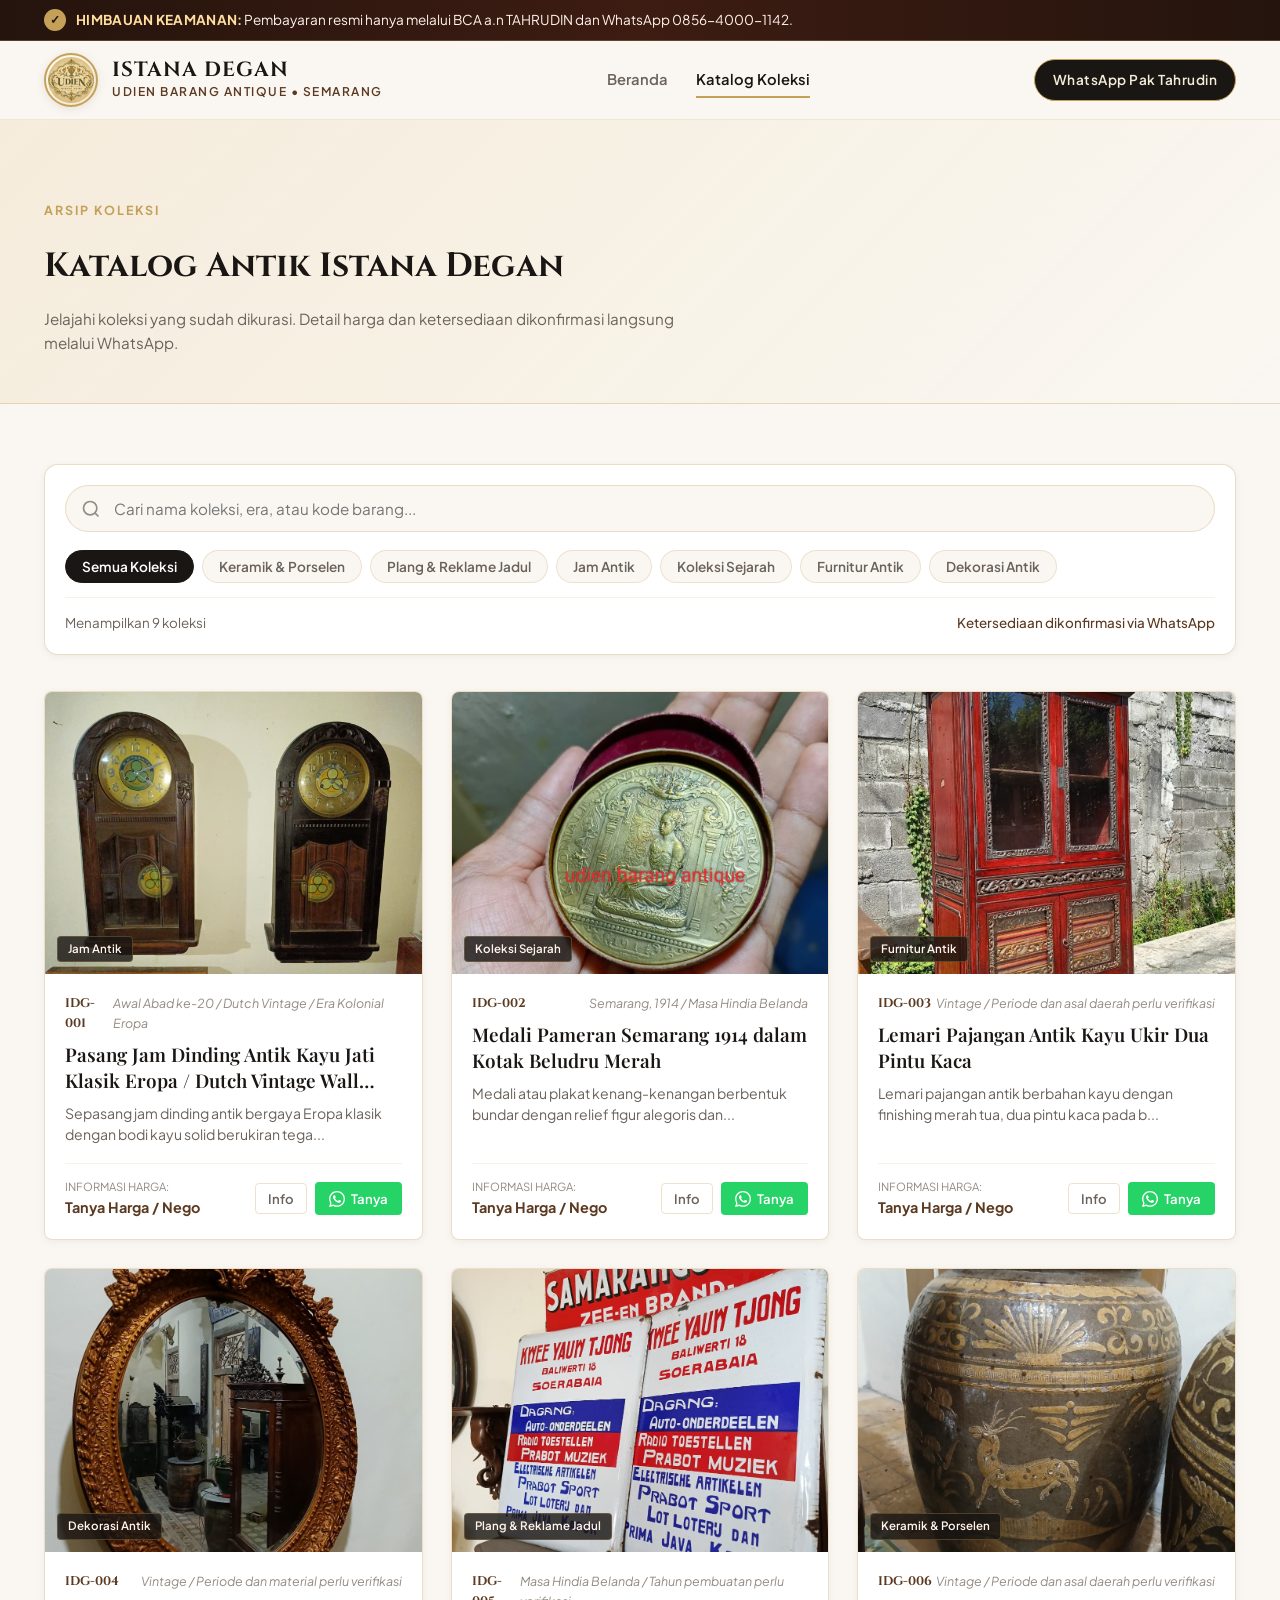
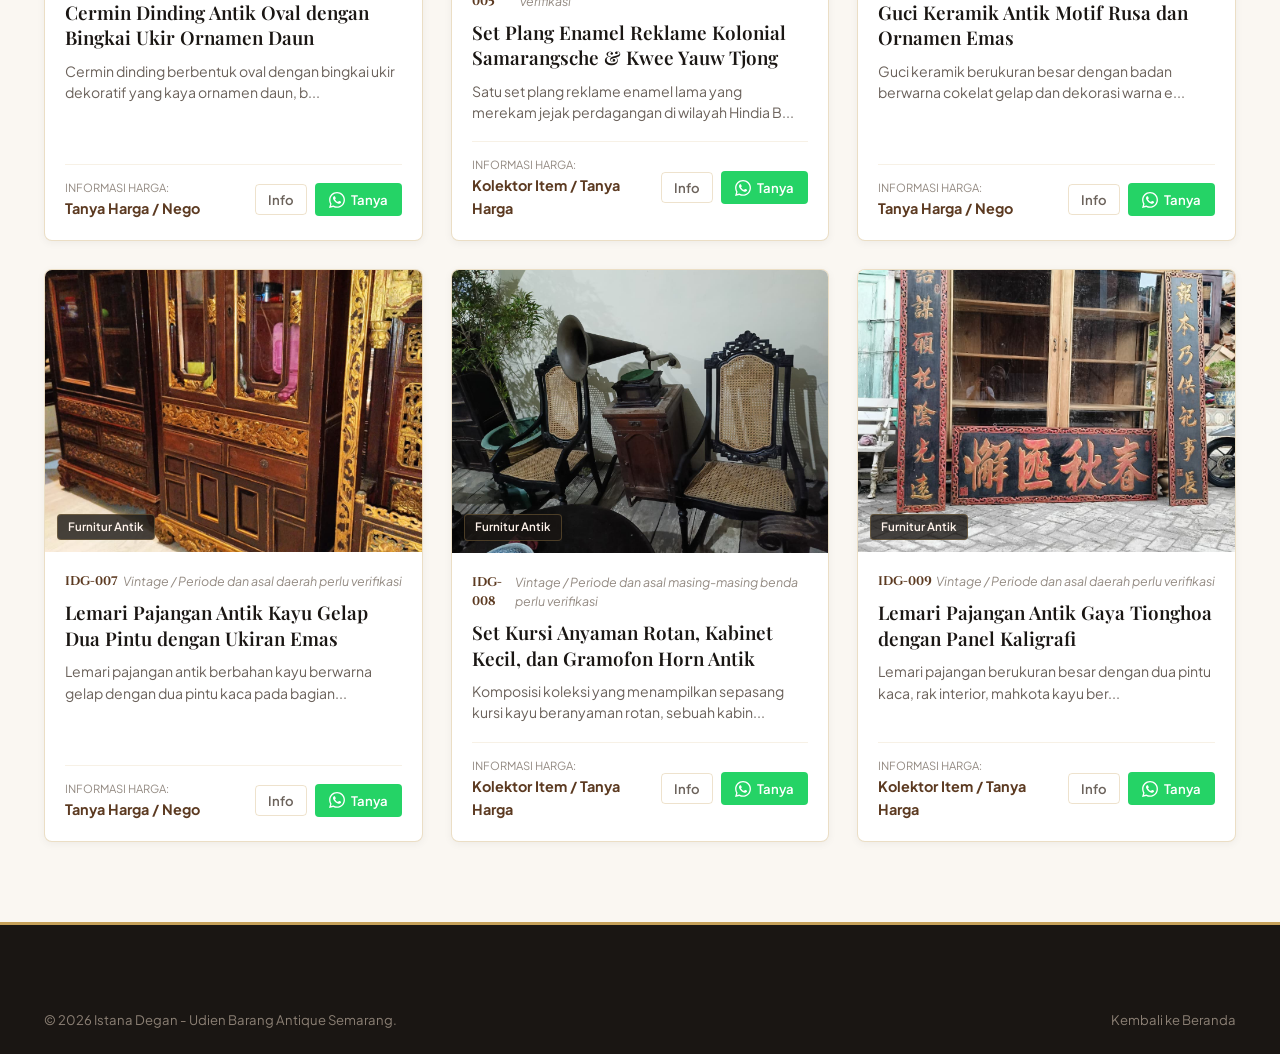
==== catalog.html @ 2166a47b "Add full catalog page and navigation" ====
<!DOCTYPE html>
<html lang="id">
<head>
  <meta charset="UTF-8" />
  <meta name="viewport" content="width=device-width, initial-scale=1.0" />
  <title>Katalog Koleksi | Istana Degan</title>
  <meta name="description" content="Katalog koleksi antik Istana Degan dan Udien Barang Antique Semarang." />
  <link rel="stylesheet" href="css/style.css" />
  <link rel="icon" href="logo.png" type="image/png" />
</head>
<body class="catalog-page">
  <aside class="top-security-bar" role="alert">
    <div class="container security-content">
      <div class="security-info">
        <span class="security-badge-icon" title="Verifikasi Keamanan">✓</span>
        <span class="security-text"><strong>HIMBAUAN KEAMANAN:</strong> Pembayaran resmi hanya melalui BCA a.n TAHRUDIN dan WhatsApp 0856-4000-1142.</span>
      </div>
    </div>
  </aside>

  <header class="site-header">
    <div class="container header-inner">
      <a href="index.html" class="brand-wrap">
        <img src="logo.png" alt="Logo Istana Degan" class="brand-logo" />
        <div class="brand-text">
          <h1>Istana Degan</h1>
          <span class="brand-subtitle">Udien Barang Antique • Semarang</span>
        </div>
      </a>
      <nav class="main-nav" id="mainNav">
        <a href="index.html" class="nav-link">Beranda</a>
        <a href="catalog.html" class="nav-link active">Katalog Koleksi</a>
      </nav>
      <div class="header-actions">
        <a href="https://wa.me/6285640001142?text=Halo%20Pak%20Tahrudin%2C%20saya%20ingin%20bertanya%20tentang%20koleksi%20Istana%20Degan." target="_blank" rel="noopener noreferrer" class="btn-header-wa">
          <span>WhatsApp Pak Tahrudin</span>
        </a>
        <button class="mobile-menu-btn" id="mobileNavToggle" aria-label="Buka Menu" aria-expanded="false">
          <svg width="24" height="24" viewBox="0 0 24 24" fill="none" stroke="currentColor" stroke-width="2" stroke-linecap="round" stroke-linejoin="round">
            <line x1="3" y1="12" x2="21" y2="12"></line>
            <line x1="3" y1="6" x2="21" y2="6"></line>
            <line x1="3" y1="18" x2="21" y2="18"></line>
          </svg>
        </button>
      </div>
    </div>
  </header>

  <main>
    <section class="catalog-intro">
      <div class="container">
        <span class="section-tag">Arsip Koleksi</span>
        <h2 class="section-title">Katalog Antik Istana Degan</h2>
        <p class="section-subtitle">Jelajahi koleksi yang sudah dikurasi. Detail harga dan ketersediaan dikonfirmasi langsung melalui WhatsApp.</p>
      </div>
    </section>

    <section class="gallery-section catalog-gallery" id="katalog">
      <div class="container">
        <div class="catalog-controls">
          <div class="search-wrap">
            <svg class="search-icon" width="20" height="20" viewBox="0 0 24 24" fill="none" stroke="currentColor" stroke-width="2">
              <circle cx="11" cy="11" r="8"></circle>
              <line x1="21" y1="21" x2="16.65" y2="16.65"></line>
            </svg>
            <input type="text" id="searchInput" class="search-input" placeholder="Cari nama koleksi, era, atau kode barang..." autocomplete="off" />
            <button type="button" id="clearSearchBtn" class="btn-clear-search hidden" title="Hapus pencarian">
              <svg width="18" height="18" viewBox="0 0 24 24" fill="none" stroke="currentColor" stroke-width="2">
                <line x1="18" y1="6" x2="6" y2="18"></line>
                <line x1="6" y1="6" x2="18" y2="18"></line>
              </svg>
            </button>
          </div>
          <div class="filter-tabs" role="tablist">
            <button class="filter-tab active" data-category="all">Semua Koleksi</button>
            <button class="filter-tab" data-category="seni-ukir">Seni & Ukiran</button>
            <button class="filter-tab" data-category="keramik">Keramik & Porselen</button>
            <button class="filter-tab" data-category="reklame-kuno">Plang & Reklame Jadul</button>
            <button class="filter-tab" data-category="besi-kuno">Besi Cor & Arsitektur</button>
            <button class="filter-tab" data-category="jam-kuno">Jam Antik</button>
            <button class="filter-tab" data-category="koleksi-sejarah">Koleksi Sejarah</button>
            <button class="filter-tab" data-category="furnitur-antik">Furnitur Antik</button>
            <button class="filter-tab" data-category="dekorasi-antik">Dekorasi Antik</button>
          </div>
          <div class="catalog-status-bar">
            <span id="resultCount">Menampilkan koleksi...</span>
            <span class="catalog-security-note">Ketersediaan dikonfirmasi via WhatsApp</span>
          </div>
        </div>
        <div class="gallery-grid" id="galleryGrid"></div>
        <div class="empty-state hidden" id="emptyState">
          <div class="empty-state-icon">
            <svg width="48" height="48" viewBox="0 0 24 24" fill="none" stroke="currentColor" stroke-width="1.5"><circle cx="11" cy="11" r="8"></circle><line x1="21" y1="21" x2="16.65" y2="16.65"></line><line x1="8" y1="11" x2="14" y2="11"></line></svg>
          </div>
          <h3>Koleksi Tidak Ditemukan</h3>
          <p>Silakan ubah kata kunci atau hubungi Pak Tahrudin untuk koleksi tertentu.</p>
        </div>
      </div>
    </section>
  </main>

  <div class="modal-wrapper" id="itemModal" role="dialog" aria-modal="true" aria-labelledby="modalTitle">
    <div class="modal-backdrop" id="modalBackdrop"></div>
    <div class="modal-dialog">
      <button class="modal-close-btn" id="modalCloseBtn" aria-label="Tutup Detail">×</button>
      <div class="modal-layout">
        <div class="modal-visual"><img id="modalImg" src="" alt="Foto Barang Antik" /></div>
        <div class="modal-details">
          <div class="modal-item-id" id="modalCode">IDG-001</div>
          <h3 class="modal-title" id="modalTitle">Nama Barang Antik</h3>
          <table class="modal-specs-table"><tbody>
            <tr><td class="label">Era / Asal:</td><td class="val" id="modalEra">-</td></tr>
            <tr><td class="label">Dimensi / Ukuran:</td><td class="val" id="modalDimension">-</td></tr>
            <tr><td class="label">Kondisi Fisik:</td><td class="val" id="modalCondition">-</td></tr>
          </tbody></table>
          <div class="modal-desc-heading">Deskripsi Koleksi</div>
          <p class="modal-desc-text" id="modalDesc">-</p>
          <div class="modal-desc-heading">Keunggulan & Otentisitas</div>
          <ul class="modal-highlights" id="modalHighlights"></ul>
          <div class="modal-cta-box">
            <div class="price-row"><span class="txt-label">Informasi Harga:</span><span class="txt-price" id="modalPrice">Tanya Pemilik</span></div>
            <a href="#" id="modalWaBtn" target="_blank" rel="noopener noreferrer" class="btn-modal-wa"><span>Tanya Detail via WhatsApp</span></a>
          </div>
        </div>
      </div>
    </div>
  </div>

  <footer class="site-footer">
    <div class="container footer-bottom"><div>&copy; 2026 Istana Degan - Udien Barang Antique Semarang.</div><a href="index.html">Kembali ke Beranda</a></div>
  </footer>

  <script src="js/data.js"></script>
  <script src="js/app.js"></script>
</body>
</html>
---- css/style.css ----
/* ==========================================================================
   Istana Degan / Udien Barang Antique - Semarang
   Styles: Vintage Heritage Luxury & Classic Gallery
   ========================================================================== */

@import url('https://fonts.googleapis.com/css2?family=Cinzel:wght@500;600;700;800&family=Plus+Jakarta+Sans:wght@300;400;500;600;700&family=Playfair+Display:ital,wght@0,500;0,600;0,700;1,400&display=swap');

:root {
  /* Color Palette */
  --color-primary: #1A1613;
  --color-primary-light: #2A241F;
  --color-wood: #3D2B1F;
  --color-wood-accent: #5C3A21;
  --color-gold: #C5A059;
  --color-gold-hover: #D8B167;
  --color-gold-subtle: #F4EBD9;
  --color-gold-border: rgba(197, 160, 89, 0.35);
  
  --color-bg: #FAF7F2;
  --color-bg-alt: #F3ECE1;
  --color-surface: #FFFFFF;
  --color-surface-hover: #FCFBF9;
  
  --color-text: #24201D;
  --color-text-muted: #6B625B;
  --color-text-light: #948B83;
  
  --color-success: #1E6E3E;
  --color-success-bg: #EFF9F2;
  --color-alert: #A6281B;
  --color-alert-bg: #FDF3F1;
  
  --color-wa: #25D366;
  --color-wa-hover: #20BA5A;

  /* Typography */
  --font-display: 'Cinzel', serif;
  --font-serif: 'Playfair Display', serif;
  --font-body: 'Plus Jakarta Sans', sans-serif;

  /* Shadows & Elevation */
  --shadow-sm: 0 2px 8px rgba(26, 22, 19, 0.05);
  --shadow-md: 0 6px 20px rgba(26, 22, 19, 0.08);
  --shadow-lg: 0 14px 36px rgba(26, 22, 19, 0.12);
  --shadow-gold: 0 4px 20px rgba(197, 160, 89, 0.25);

  /* Borders & Radius */
  --radius-sm: 4px;
  --radius-md: 8px;
  --radius-lg: 14px;
  --radius-full: 9999px;

  --transition-fast: 0.2s cubic-bezier(0.4, 0, 0.2, 1);
  --transition-normal: 0.3s cubic-bezier(0.4, 0, 0.2, 1);
}

/* Reset & Base Setup */
*, *::before, *::after {
  box-sizing: border-box;
  margin: 0;
  padding: 0;
}

html {
  scroll-behavior: smooth;
  font-size: 16px;
}

body {
  font-family: var(--font-body);
  background-color: var(--color-bg);
  color: var(--color-text);
  line-height: 1.6;
  -webkit-font-smoothing: antialiased;
  overflow-x: hidden;
}

a {
  color: inherit;
  text-decoration: none;
  transition: color var(--transition-fast);
}

img {
  max-width: 100%;
  height: auto;
  display: block;
}

button {
  font-family: inherit;
  cursor: pointer;
  border: none;
  background: none;
}

.container {
  width: 100%;
  max-width: 1240px;
  margin: 0 auto;
  padding: 0 24px;
}

.hidden {
  display: none !important;
}

.catalog-intro {
  padding: 76px 0 48px;
  background:
    linear-gradient(135deg, rgba(244, 235, 217, 0.92), rgba(250, 247, 242, 0.98)),
    repeating-linear-gradient(0deg, transparent 0, transparent 23px, rgba(92, 58, 33, 0.04) 24px);
  border-bottom: 1px solid var(--color-gold-border);
}

.catalog-intro .section-title {
  max-width: 720px;
  margin-top: 10px;
}

.catalog-intro .section-subtitle {
  max-width: 680px;
  margin-top: 14px;
}

.catalog-gallery {
  padding-top: 46px;
}

/* ==========================================================================
   Anti-Scam Top Security Notification Banner
   ========================================================================== */
.top-security-bar {
  background: linear-gradient(90deg, #24140D 0%, #3D1C12 50%, #24140D 100%);
  color: #FFF3EB;
  font-size: 0.85rem;
  border-bottom: 1px solid rgba(197, 160, 89, 0.3);
  padding: 9px 0;
  position: relative;
  z-index: 1001;
}

.security-content {
  display: flex;
  align-items: center;
  justify-content: space-between;
  flex-wrap: wrap;
  gap: 12px;
}

.security-info {
  display: flex;
  align-items: center;
  gap: 10px;
}

.security-badge-icon {
  background: var(--color-gold);
  color: #1A1613;
  width: 22px;
  height: 22px;
  border-radius: var(--radius-full);
  display: flex;
  align-items: center;
  justify-content: center;
  font-weight: 700;
  font-size: 0.75rem;
  flex-shrink: 0;
}

.security-text {
  font-weight: 400;
  line-height: 1.4;
}

.security-text strong {
  color: #FFDE9E;
  letter-spacing: 0.3px;
}

.security-actions {
  display: flex;
  align-items: center;
  gap: 10px;
}

.btn-copy-rek {
  display: inline-flex;
  align-items: center;
  gap: 6px;
  background: rgba(255, 255, 255, 0.12);
  border: 1px solid rgba(197, 160, 89, 0.5);
  color: #FFF;
  font-size: 0.78rem;
  font-weight: 600;
  padding: 4px 12px;
  border-radius: var(--radius-full);
  transition: all var(--transition-fast);
}

.btn-copy-rek:hover {
  background: var(--color-gold);
  color: #1A1613;
  border-color: var(--color-gold);
}

/* ==========================================================================
   Header & Navigation
   ========================================================================== */
.site-header {
  position: sticky;
  top: 0;
  background-color: rgba(250, 247, 242, 0.96);
  backdrop-filter: blur(12px);
  border-bottom: 1px solid rgba(197, 160, 89, 0.2);
  z-index: 1000;
  transition: box-shadow var(--transition-normal);
}

.site-header.scrolled {
  box-shadow: var(--shadow-md);
}

.header-inner {
  display: flex;
  align-items: center;
  justify-content: space-between;
  height: 78px;
}

.brand-wrap {
  display: flex;
  align-items: center;
  gap: 14px;
}

.brand-emblem {
  width: 46px;
  height: 46px;
  border-radius: 50%;
  background: radial-gradient(circle, #3D2B1F 0%, #1A1613 100%);
  border: 2px solid var(--color-gold);
  display: flex;
  align-items: center;
  justify-content: center;
  color: var(--color-gold);
  box-shadow: var(--shadow-sm);
  flex-shrink: 0;
}

.brand-logo {
  width: 54px;
  height: 54px;
  object-fit: cover;
  object-position: center;
  border-radius: 50%;
  background: linear-gradient(135deg, #fffdf8 0%, #efe3c9 100%);
  border: 2px solid var(--color-gold);
  box-shadow: 0 2px 10px rgba(92, 58, 33, 0.12);
  flex-shrink: 0;
  display: block;
  padding: 2px;
}

.brand-text h1 {
  font-family: var(--font-display);
  font-size: 1.28rem;
  font-weight: 700;
  letter-spacing: 1px;
  color: var(--color-primary);
  line-height: 1.1;
  text-transform: uppercase;
}

.brand-subtitle {
  font-size: 0.75rem;
  font-weight: 600;
  color: var(--color-wood-accent);
  letter-spacing: 1.5px;
  text-transform: uppercase;
  display: block;
}

.main-nav {
  display: flex;
  align-items: center;
  gap: 28px;
}

.nav-link {
  font-size: 0.92rem;
  font-weight: 600;
  color: var(--color-text-muted);
  position: relative;
  padding: 6px 0;
  transition: color var(--transition-fast);
}

.nav-link:hover, .nav-link.active {
  color: var(--color-primary);
}

.nav-link::after {
  content: '';
  position: absolute;
  bottom: 0;
  left: 0;
  width: 0;
  height: 2px;
  background-color: var(--color-gold);
  transition: width var(--transition-fast);
}

.nav-link:hover::after, .nav-link.active::after {
  width: 100%;
}

.header-actions {
  display: flex;
  align-items: center;
  gap: 14px;
}

.btn-header-wa {
  display: inline-flex;
  align-items: center;
  gap: 8px;
  background-color: var(--color-primary);
  color: var(--color-gold-subtle);
  border: 1px solid var(--color-gold);
  padding: 9px 18px;
  border-radius: var(--radius-full);
  font-size: 0.85rem;
  font-weight: 600;
  letter-spacing: 0.5px;
  transition: all var(--transition-fast);
}

.btn-header-wa:hover {
  background-color: var(--color-gold);
  color: var(--color-primary);
  border-color: var(--color-gold);
  box-shadow: var(--shadow-gold);
}

.mobile-menu-btn {
  display: none;
  background: none;
  border: none;
  padding: 8px;
  color: var(--color-primary);
}

/* ==========================================================================
   Hero Section
   ========================================================================== */
.hero-section {
  position: relative;
  padding: 70px 0 60px;
  background: linear-gradient(180deg, var(--color-bg) 0%, var(--color-bg-alt) 100%);
  border-bottom: 1px solid rgba(197, 160, 89, 0.25);
  overflow: hidden;
}

.hero-ornament-top {
  display: flex;
  align-items: center;
  justify-content: center;
  gap: 16px;
  margin-bottom: 20px;
}

.ornament-line {
  height: 1px;
  width: 80px;
  background: linear-gradient(90deg, transparent, var(--color-gold), transparent);
}

.hero-verified-tag {
  display: inline-flex;
  align-items: center;
  gap: 6px;
  font-size: 0.8rem;
  font-weight: 700;
  letter-spacing: 1.5px;
  text-transform: uppercase;
  color: var(--color-wood-accent);
}

.hero-verified-tag svg {
  color: var(--color-gold);
}

.hero-content {
  text-align: center;
  max-width: 860px;
  margin: 0 auto;
}

.hero-title {
  font-family: var(--font-display);
  font-size: 2.8rem;
  font-weight: 700;
  line-height: 1.22;
  color: var(--color-primary);
  margin-bottom: 18px;
}

.hero-title .highlight-gold {
  color: var(--color-gold);
  font-family: var(--font-serif);
  font-style: italic;
  font-weight: 600;
}

.hero-lead {
  font-size: 1.1rem;
  color: var(--color-text-muted);
  line-height: 1.7;
  margin-bottom: 34px;
}

.hero-cta-group {
  display: flex;
  align-items: center;
  justify-content: center;
  flex-wrap: wrap;
  gap: 16px;
  margin-bottom: 48px;
}

.btn-primary {
  display: inline-flex;
  align-items: center;
  gap: 10px;
  background: linear-gradient(135deg, var(--color-primary) 0%, var(--color-wood) 100%);
  color: #FFF;
  border: 1px solid var(--color-gold);
  padding: 13px 28px;
  border-radius: var(--radius-full);
  font-size: 0.95rem;
  font-weight: 600;
  letter-spacing: 0.5px;
  box-shadow: var(--shadow-md);
  transition: all var(--transition-fast);
}

.btn-primary:hover {
  background: var(--color-gold);
  color: var(--color-primary);
  border-color: var(--color-gold);
  box-shadow: var(--shadow-gold);
  transform: translateY(-2px);
}

.btn-secondary {
  display: inline-flex;
  align-items: center;
  gap: 8px;
  background: #FFF;
  color: var(--color-primary);
  border: 1px solid rgba(197, 160, 89, 0.4);
  padding: 13px 26px;
  border-radius: var(--radius-full);
  font-size: 0.95rem;
  font-weight: 600;
  transition: all var(--transition-fast);
}

.btn-secondary:hover {
  border-color: var(--color-primary);
  background: var(--color-gold-subtle);
  transform: translateY(-2px);
}

/* Trust Stats Counters */
.hero-stats {
  display: grid;
  grid-template-columns: repeat(4, 1fr);
  gap: 20px;
  padding-top: 32px;
  border-top: 1px solid rgba(197, 160, 89, 0.2);
}

.stat-item {
  text-align: center;
}

.stat-number {
  font-family: var(--font-display);
  font-size: 1.8rem;
  font-weight: 700;
  color: var(--color-primary);
  line-height: 1.1;
  margin-bottom: 4px;
}

.stat-label {
  font-size: 0.8rem;
  color: var(--color-text-muted);
  font-weight: 500;
  text-transform: uppercase;
  letter-spacing: 0.8px;
}

/* ==========================================================================
   Gallery & Catalog Section
   ========================================================================== */
.gallery-section {
  padding: 60px 0 80px;
}

.section-head {
  text-align: center;
  max-width: 680px;
  margin: 0 auto 36px;
}

.section-tag {
  display: inline-block;
  font-size: 0.78rem;
  font-weight: 700;
  letter-spacing: 2px;
  text-transform: uppercase;
  color: var(--color-gold);
  margin-bottom: 8px;
}

.section-title {
  font-family: var(--font-display);
  font-size: 2.1rem;
  font-weight: 700;
  color: var(--color-primary);
  margin-bottom: 12px;
}

.section-subtitle {
  color: var(--color-text-muted);
  font-size: 0.95rem;
}

/* Filter & Search Bar Controls */
.catalog-controls {
  background: #FFF;
  border: 1px solid var(--color-gold-border);
  border-radius: var(--radius-lg);
  padding: 20px;
  margin-bottom: 36px;
  box-shadow: var(--shadow-sm);
}

.search-wrap {
  position: relative;
  margin-bottom: 18px;
}

.search-icon {
  position: absolute;
  left: 16px;
  top: 50%;
  transform: translateY(-50%);
  color: var(--color-text-light);
  pointer-events: none;
}

.search-input {
  width: 100%;
  background-color: var(--color-bg);
  border: 1px solid rgba(197, 160, 89, 0.3);
  padding: 13px 44px 13px 48px;
  border-radius: var(--radius-full);
  font-family: var(--font-body);
  font-size: 0.95rem;
  color: var(--color-text);
  outline: none;
  transition: all var(--transition-fast);
}

.search-input:focus {
  border-color: var(--color-gold);
  background-color: #FFF;
  box-shadow: 0 0 0 3px rgba(197, 160, 89, 0.15);
}

.btn-clear-search {
  position: absolute;
  right: 14px;
  top: 50%;
  transform: translateY(-50%);
  color: var(--color-text-light);
  padding: 6px;
  border-radius: 50%;
  display: flex;
  align-items: center;
  justify-content: center;
}

.btn-clear-search:hover {
  color: var(--color-primary);
  background: var(--color-bg-alt);
}

/* Category Filter Tabs */
.filter-tabs {
  display: flex;
  align-items: center;
  gap: 8px;
  flex-wrap: wrap;
}

.filter-tab {
  padding: 7px 16px;
  border-radius: var(--radius-full);
  border: 1px solid rgba(197, 160, 89, 0.25);
  background: var(--color-bg);
  color: var(--color-text-muted);
  font-size: 0.85rem;
  font-weight: 600;
  transition: all var(--transition-fast);
}

.filter-tab:hover {
  color: var(--color-primary);
  border-color: var(--color-gold);
  background: #FFF;
}

.filter-tab.active {
  background: var(--color-primary);
  color: #FFF;
  border-color: var(--color-primary);
}

.catalog-status-bar {
  display: flex;
  align-items: center;
  justify-content: space-between;
  margin-top: 14px;
  padding-top: 14px;
  border-top: 1px solid rgba(197, 160, 89, 0.15);
  font-size: 0.84rem;
  color: var(--color-text-muted);
}

.catalog-security-note {
  display: flex;
  align-items: center;
  gap: 6px;
  color: var(--color-wood-accent);
  font-weight: 500;
}

/* Antique Cards Grid */
.gallery-grid {
  display: grid;
  grid-template-columns: repeat(3, 1fr);
  gap: 28px;
}

.antique-card {
  background: var(--color-surface);
  border-radius: var(--radius-md);
  border: 1px solid var(--color-gold-border);
  overflow: hidden;
  box-shadow: var(--shadow-sm);
  display: flex;
  flex-direction: column;
  transition: all var(--transition-normal);
}

.antique-card:hover {
  transform: translateY(-5px);
  box-shadow: var(--shadow-lg);
  border-color: var(--color-gold);
}

.card-media {
  position: relative;
  width: 100%;
  aspect-ratio: 4 / 3;
  background-color: #1A1613;
  overflow: hidden;
}

.card-media img {
  width: 100%;
  height: 100%;
  object-fit: cover;
  transition: transform 0.5s ease;
}

.antique-card:hover .card-media img {
  transform: scale(1.06);
}

.card-overlay {
  position: absolute;
  inset: 0;
  background: rgba(26, 22, 19, 0.45);
  opacity: 0;
  display: flex;
  align-items: center;
  justify-content: center;
  transition: opacity var(--transition-fast);
}

.antique-card:hover .card-overlay {
  opacity: 1;
}

.btn-inspect {
  display: inline-flex;
  align-items: center;
  gap: 8px;
  background: #FFF;
  color: var(--color-primary);
  font-size: 0.85rem;
  font-weight: 600;
  padding: 9px 18px;
  border-radius: var(--radius-full);
  box-shadow: var(--shadow-md);
  transform: translateY(10px);
  transition: all var(--transition-fast);
}

.antique-card:hover .btn-inspect {
  transform: translateY(0);
}

.btn-inspect:hover {
  background: var(--color-gold);
  color: #1A1613;
}

.card-badge {
  position: absolute;
  top: 12px;
  right: 12px;
  display: inline-flex;
  align-items: center;
  gap: 6px;
  font-size: 0.72rem;
  font-weight: 700;
  text-transform: uppercase;
  padding: 4px 10px;
  border-radius: var(--radius-full);
  backdrop-filter: blur(6px);
  letter-spacing: 0.5px;
}

.badge-available {
  background: rgba(30, 110, 62, 0.9);
  color: #FFF;
}

.badge-curated {
  background: rgba(197, 160, 89, 0.92);
  color: #1A1613;
}

.badge-dot {
  width: 6px;
  height: 6px;
  border-radius: 50%;
  background: currentColor;
}

.card-category-pill {
  position: absolute;
  bottom: 12px;
  left: 12px;
  background: rgba(26, 22, 19, 0.8);
  color: #FFF3EB;
  font-size: 0.72rem;
  font-weight: 600;
  padding: 3px 10px;
  border-radius: var(--radius-sm);
  border: 1px solid rgba(197, 160, 89, 0.3);
}

.card-body {
  padding: 20px;
  display: flex;
  flex-direction: column;
  flex-grow: 1;
}

.card-meta {
  display: flex;
  align-items: center;
  justify-content: space-between;
  margin-bottom: 8px;
  font-size: 0.78rem;
  color: var(--color-text-light);
}

.card-id {
  font-family: var(--font-display);
  font-weight: 700;
  color: var(--color-wood-accent);
}

.card-era {
  font-style: italic;
}

.card-title {
  font-family: var(--font-serif);
  font-size: 1.18rem;
  font-weight: 600;
  line-height: 1.35;
  color: var(--color-primary);
  margin-bottom: 10px;
  cursor: pointer;
  transition: color var(--transition-fast);
  display: -webkit-box;
  -webkit-line-clamp: 2;
  -webkit-box-orient: vertical;
  overflow: hidden;
}

.card-title:hover {
  color: var(--color-gold);
}

.card-desc {
  font-size: 0.88rem;
  color: var(--color-text-muted);
  line-height: 1.5;
  margin-bottom: 18px;
  flex-grow: 1;
}

.card-footer {
  display: flex;
  align-items: center;
  justify-content: space-between;
  padding-top: 14px;
  border-top: 1px solid rgba(197, 160, 89, 0.15);
  margin-top: auto;
}

.card-price-wrap {
  display: flex;
  flex-direction: column;
}

.price-label {
  font-size: 0.7rem;
  color: var(--color-text-light);
  text-transform: uppercase;
}

.price-value {
  font-size: 0.9rem;
  font-weight: 700;
  color: var(--color-wood-accent);
}

.card-actions {
  display: flex;
  align-items: center;
  gap: 8px;
}

.btn-card-detail {
  font-size: 0.82rem;
  font-weight: 600;
  color: var(--color-text-muted);
  padding: 6px 12px;
  border-radius: var(--radius-sm);
  border: 1px solid rgba(197, 160, 89, 0.3);
  transition: all var(--transition-fast);
}

.btn-card-detail:hover {
  color: var(--color-primary);
  border-color: var(--color-primary);
  background: var(--color-bg-alt);
}

.btn-card-wa {
  display: inline-flex;
  align-items: center;
  gap: 6px;
  background: var(--color-wa);
  color: #FFF;
  font-size: 0.82rem;
  font-weight: 600;
  padding: 6px 14px;
  border-radius: var(--radius-sm);
  transition: all var(--transition-fast);
}

.btn-card-wa:hover {
  background: var(--color-wa-hover);
  box-shadow: 0 4px 12px rgba(37, 211, 102, 0.3);
}

/* Empty State */
.empty-state {
  text-align: center;
  padding: 60px 20px;
  background: #FFF;
  border-radius: var(--radius-md);
  border: 1px dashed var(--color-gold);
}

.empty-state-icon {
  color: var(--color-gold);
  margin-bottom: 14px;
}

.empty-state h3 {
  font-family: var(--font-display);
  font-size: 1.3rem;
  margin-bottom: 8px;
}

.empty-state p {
  color: var(--color-text-muted);
  font-size: 0.95rem;
}

/* ==========================================================================
   Interactive Item Modal
   ========================================================================== */
.modal-wrapper {
  position: fixed;
  inset: 0;
  z-index: 2000;
  display: flex;
  align-items: center;
  justify-content: center;
  padding: 20px;
  opacity: 0;
  visibility: hidden;
  transition: all var(--transition-normal);
}

.modal-wrapper.active {
  opacity: 1;
  visibility: visible;
}

.modal-backdrop {
  position: absolute;
  inset: 0;
  background: rgba(26, 22, 19, 0.75);
  backdrop-filter: blur(4px);
}

.modal-dialog {
  position: relative;
  background: #FFF;
  width: 100%;
  max-width: 900px;
  max-height: 90vh;
  border-radius: var(--radius-lg);
  border: 1px solid var(--color-gold);
  box-shadow: var(--shadow-lg);
  overflow-y: auto;
  z-index: 10;
  transform: translateY(20px);
  transition: transform var(--transition-normal);
}

.modal-wrapper.active .modal-dialog {
  transform: translateY(0);
}

.modal-close-btn {
  position: absolute;
  top: 16px;
  right: 16px;
  width: 36px;
  height: 36px;
  border-radius: 50%;
  background: rgba(26, 22, 19, 0.08);
  color: var(--color-primary);
  display: flex;
  align-items: center;
  justify-content: center;
  z-index: 2;
  transition: all var(--transition-fast);
}

.modal-close-btn:hover {
  background: var(--color-primary);
  color: #FFF;
}

.modal-layout {
  display: grid;
  grid-template-columns: 1fr 1fr;
}

.modal-visual {
  background-color: #1A1613;
  position: relative;
  display: flex;
  align-items: center;
  justify-content: center;
}

.modal-visual img {
  width: 100%;
  height: 100%;
  min-height: 400px;
  object-fit: cover;
}

.modal-badge {
  position: absolute;
  top: 16px;
  left: 16px;
  font-size: 0.75rem;
  font-weight: 700;
  text-transform: uppercase;
  padding: 4px 12px;
  border-radius: var(--radius-full);
}

.modal-details {
  padding: 36px 30px;
  display: flex;
  flex-direction: column;
}

.modal-item-id {
  font-family: var(--font-display);
  font-size: 0.85rem;
  font-weight: 700;
  color: var(--color-gold);
  letter-spacing: 1px;
  margin-bottom: 6px;
}

.modal-title {
  font-family: var(--font-serif);
  font-size: 1.6rem;
  font-weight: 700;
  line-height: 1.3;
  color: var(--color-primary);
  margin-bottom: 16px;
}

.modal-specs-table {
  width: 100%;
  border-collapse: collapse;
  margin-bottom: 20px;
  font-size: 0.88rem;
}

.modal-specs-table td {
  padding: 8px 0;
  border-bottom: 1px solid rgba(197, 160, 89, 0.15);
}

.modal-specs-table td.label {
  color: var(--color-text-light);
  width: 38%;
  font-weight: 500;
}

.modal-specs-table td.val {
  color: var(--color-primary);
  font-weight: 600;
}

.modal-desc-heading {
  font-size: 0.8rem;
  font-weight: 700;
  text-transform: uppercase;
  letter-spacing: 1px;
  color: var(--color-wood-accent);
  margin-bottom: 6px;
}

.modal-desc-text {
  font-size: 0.9rem;
  color: var(--color-text-muted);
  line-height: 1.6;
  margin-bottom: 18px;
}

.modal-highlights {
  list-style: none;
  margin-bottom: 26px;
}

.modal-highlights li {
  display: flex;
  align-items: flex-start;
  gap: 8px;
  font-size: 0.85rem;
  color: var(--color-text);
  margin-bottom: 6px;
}

.modal-highlights li svg {
  color: var(--color-success);
  flex-shrink: 0;
  margin-top: 3px;
}

.modal-cta-box {
  margin-top: auto;
  background: var(--color-bg);
  padding: 16px;
  border-radius: var(--radius-md);
  border: 1px solid rgba(197, 160, 89, 0.3);
}

.modal-cta-box .price-row {
  display: flex;
  align-items: center;
  justify-content: space-between;
  margin-bottom: 12px;
}

.modal-cta-box .price-row .txt-label {
  font-size: 0.8rem;
  color: var(--color-text-muted);
}

.modal-cta-box .price-row .txt-price {
  font-family: var(--font-serif);
  font-size: 1.15rem;
  font-weight: 700;
  color: var(--color-primary);
}

.btn-modal-wa {
  display: flex;
  align-items: center;
  justify-content: center;
  gap: 10px;
  width: 100%;
  background-color: var(--color-wa);
  color: #FFF;
  padding: 12px;
  border-radius: var(--radius-md);
  font-size: 0.95rem;
  font-weight: 700;
  transition: all var(--transition-fast);
}

.btn-modal-wa:hover {
  background-color: var(--color-wa-hover);
  box-shadow: 0 4px 16px rgba(37, 211, 102, 0.35);
}

/* ==========================================================================
   About & Trust Story Section
   ========================================================================== */
.about-section {
  padding: 80px 0;
  background-color: var(--color-bg-alt);
  border-top: 1px solid rgba(197, 160, 89, 0.2);
  border-bottom: 1px solid rgba(197, 160, 89, 0.2);
}

.about-grid {
  display: grid;
  grid-template-columns: 1.1fr 0.9fr;
  gap: 50px;
  align-items: center;
}

.about-story h2 {
  font-family: var(--font-display);
  font-size: 2.2rem;
  color: var(--color-primary);
  margin-bottom: 18px;
  line-height: 1.25;
}

.about-story p {
  font-size: 0.98rem;
  color: var(--color-text-muted);
  line-height: 1.7;
  margin-bottom: 18px;
}

.owner-quote {
  border-left: 3px solid var(--color-gold);
  padding: 14px 20px;
  background: rgba(197, 160, 89, 0.08);
  font-family: var(--font-serif);
  font-style: italic;
  font-size: 1.05rem;
  color: var(--color-wood-accent);
  margin-bottom: 24px;
}

.about-features {
  display: grid;
  grid-template-columns: 1fr 1fr;
  gap: 16px;
}

.feature-box {
  background: #FFF;
  padding: 18px;
  border-radius: var(--radius-md);
  border: 1px solid rgba(197, 160, 89, 0.3);
}

.feature-icon {
  color: var(--color-gold);
  margin-bottom: 10px;
}

.feature-box h4 {
  font-family: var(--font-serif);
  font-size: 1.05rem;
  color: var(--color-primary);
  margin-bottom: 6px;
}

.feature-box p {
  font-size: 0.84rem;
  color: var(--color-text-muted);
  line-height: 1.5;
  margin-bottom: 0;
}

/* Trust Card / Verified BCA Badge */
.trust-card {
  background: linear-gradient(135deg, #24140D 0%, #1A1613 100%);
  color: #FFF;
  border-radius: var(--radius-lg);
  border: 2px solid var(--color-gold);
  padding: 36px;
  box-shadow: var(--shadow-lg);
  position: relative;
  overflow: hidden;
}

.trust-card::before {
  content: '';
  position: absolute;
  top: -40px;
  right: -40px;
  width: 140px;
  height: 140px;
  border-radius: 50%;
  background: radial-gradient(circle, rgba(197, 160, 89, 0.25) 0%, transparent 70%);
}

.trust-card-header {
  display: flex;
  align-items: center;
  gap: 12px;
  margin-bottom: 20px;
}

.trust-shield-icon {
  color: var(--color-gold);
}

.trust-card-header h3 {
  font-family: var(--font-display);
  font-size: 1.35rem;
  letter-spacing: 0.5px;
  color: #FFDE9E;
}

.trust-card p {
  font-size: 0.92rem;
  color: #E2D9D2;
  line-height: 1.6;
  margin-bottom: 24px;
}

.verified-bank-box {
  background: rgba(255, 255, 255, 0.08);
  border: 1px solid rgba(197, 160, 89, 0.4);
  border-radius: var(--radius-md);
  padding: 18px;
  margin-bottom: 22px;
}

.bank-row {
  display: flex;
  align-items: center;
  justify-content: space-between;
  margin-bottom: 8px;
}

.bank-name {
  font-size: 0.85rem;
  color: #FFDE9E;
  font-weight: 600;
  text-transform: uppercase;
}

.bank-owner {
  font-family: var(--font-display);
  font-size: 1.25rem;
  font-weight: 700;
  color: #FFF;
  letter-spacing: 1px;
}

.btn-copy-bank-card {
  display: flex;
  align-items: center;
  justify-content: center;
  gap: 8px;
  width: 100%;
  background: var(--color-gold);
  color: #1A1613;
  padding: 10px;
  border-radius: var(--radius-sm);
  font-size: 0.88rem;
  font-weight: 700;
  transition: all var(--transition-fast);
}

.btn-copy-bank-card:hover {
  background: var(--color-gold-hover);
}

.trust-ig-proof {
  display: flex;
  align-items: center;
  gap: 10px;
  font-size: 0.82rem;
  color: #BDB3AB;
}

/* ==========================================================================
   Location & Contact Section
   ========================================================================== */
.location-section {
  padding: 80px 0;
}

.location-grid {
  display: grid;
  grid-template-columns: 1fr 1fr;
  gap: 40px;
}

.contact-info-card {
  background: #FFF;
  border: 1px solid var(--color-gold-border);
  border-radius: var(--radius-lg);
  padding: 36px;
  box-shadow: var(--shadow-sm);
}

.contact-info-card h3 {
  font-family: var(--font-display);
  font-size: 1.5rem;
  color: var(--color-primary);
  margin-bottom: 12px;
}

.contact-info-card p.intro {
  color: var(--color-text-muted);
  font-size: 0.95rem;
  margin-bottom: 28px;
}

.info-rows {
  display: flex;
  flex-direction: column;
  gap: 20px;
  margin-bottom: 30px;
}

.info-row {
  display: flex;
  align-items: flex-start;
  gap: 14px;
}

.info-icon {
  width: 40px;
  height: 40px;
  border-radius: 50%;
  background: var(--color-gold-subtle);
  color: var(--color-wood-accent);
  display: flex;
  align-items: center;
  justify-content: center;
  flex-shrink: 0;
}

.info-detail h5 {
  font-size: 0.8rem;
  color: var(--color-text-light);
  text-transform: uppercase;
  margin-bottom: 2px;
}

.info-detail p {
  font-size: 0.94rem;
  color: var(--color-primary);
  font-weight: 600;
}

.location-actions {
  display: flex;
  gap: 12px;
  flex-wrap: wrap;
}

.btn-gmaps {
  display: inline-flex;
  align-items: center;
  gap: 8px;
  background: var(--color-primary);
  color: #FFF;
  padding: 12px 22px;
  border-radius: var(--radius-full);
  font-size: 0.9rem;
  font-weight: 600;
  transition: all var(--transition-fast);
}

.btn-gmaps:hover {
  background: var(--color-wood);
  box-shadow: var(--shadow-md);
}

/* Map Preview Card */
.map-preview-card {
  background: #FFF;
  border: 1px solid var(--color-gold-border);
  border-radius: var(--radius-lg);
  overflow: hidden;
  box-shadow: var(--shadow-sm);
  display: flex;
  flex-direction: column;
}

.map-embed-wrap {
  width: 100%;
  height: 320px;
  background: #E8E5DF;
  position: relative;
}

.map-embed-wrap iframe {
  width: 100%;
  height: 100%;
  border: 0;
}

.map-card-footer {
  padding: 20px 24px;
  display: flex;
  align-items: center;
  justify-content: space-between;
  background: var(--color-surface);
  border-top: 1px solid rgba(197, 160, 89, 0.2);
}

.map-card-meta h4 {
  font-family: var(--font-serif);
  font-size: 1.05rem;
  color: var(--color-primary);
}

.map-card-meta p {
  font-size: 0.84rem;
  color: var(--color-text-muted);
}

/* ==========================================================================
   Footer
   ========================================================================== */
.site-footer {
  background-color: var(--color-primary);
  color: #E2D9D2;
  padding: 60px 0 24px;
  border-top: 3px solid var(--color-gold);
}

.footer-top {
  display: grid;
  grid-template-columns: 2fr 1fr 1.2fr;
  gap: 40px;
  padding-bottom: 40px;
  border-bottom: 1px solid rgba(255, 255, 255, 0.1);
}

.footer-brand h3 {
  font-family: var(--font-display);
  font-size: 1.35rem;
  color: #FFF;
  letter-spacing: 1px;
  margin-bottom: 8px;
}

.footer-brand p {
  font-size: 0.9rem;
  color: #B0A59C;
  line-height: 1.6;
  max-width: 440px;
  margin-bottom: 18px;
}

.footer-links h4, .footer-contact h4 {
  font-family: var(--font-display);
  font-size: 0.95rem;
  color: var(--color-gold);
  letter-spacing: 1px;
  text-transform: uppercase;
  margin-bottom: 16px;
}

.footer-links ul {
  list-style: none;
  display: flex;
  flex-direction: column;
  gap: 8px;
}

.footer-links a {
  font-size: 0.88rem;
  color: #B0A59C;
}

.footer-links a:hover {
  color: var(--color-gold);
}

.footer-contact p {
  font-size: 0.88rem;
  color: #B0A59C;
  line-height: 1.6;
  margin-bottom: 8px;
}

.footer-bottom {
  padding-top: 24px;
  display: flex;
  align-items: center;
  justify-content: space-between;
  flex-wrap: wrap;
  gap: 16px;
  font-size: 0.82rem;
  color: #8C8075;
}

/* ==========================================================================
   Floating Quick Action (WhatsApp & Back to Top)
   ========================================================================== */
.floating-actions {
  position: fixed;
  bottom: 28px;
  right: 28px;
  z-index: 999;
  display: flex;
  flex-direction: column;
  align-items: flex-end;
  gap: 12px;
}

.floating-wa-btn {
  display: flex;
  align-items: center;
  gap: 10px;
  background: var(--color-wa);
  color: #FFF;
  padding: 12px 20px;
  border-radius: var(--radius-full);
  font-size: 0.9rem;
  font-weight: 700;
  box-shadow: 0 6px 24px rgba(37, 211, 102, 0.4);
  transition: all var(--transition-fast);
}

.floating-wa-btn:hover {
  background: var(--color-wa-hover);
  transform: translateY(-3px) scale(1.03);
}

.wa-pulse {
  animation: pulse-green 2s infinite;
}

@keyframes pulse-green {
  0% { box-shadow: 0 0 0 0 rgba(37, 211, 102, 0.7); }
  70% { box-shadow: 0 0 0 14px rgba(37, 211, 102, 0); }
  100% { box-shadow: 0 0 0 0 rgba(37, 211, 102, 0); }
}

/* ==========================================================================
   Toast Notification
   ========================================================================== */
.toast-notification {
  position: fixed;
  bottom: 30px;
  left: 50%;
  transform: translateX(-50%) translateY(100px);
  background: #1A1613;
  color: #FFDE9E;
  border: 1px solid var(--color-gold);
  border-radius: var(--radius-full);
  padding: 12px 26px;
  font-size: 0.9rem;
  font-weight: 600;
  box-shadow: var(--shadow-lg);
  z-index: 3000;
  opacity: 0;
  pointer-events: none;
  transition: all 0.35s cubic-bezier(0.175, 0.885, 0.32, 1.275);
}

.toast-notification.active {
  transform: translateX(-50%) translateY(0);
  opacity: 1;
}

/* ==========================================================================
   Responsive Breakpoints
   ========================================================================== */
@media (max-width: 1024px) {
  .gallery-grid {
    grid-template-columns: repeat(2, 1fr);
  }
  .about-grid, .location-grid {
    grid-template-columns: 1fr;
  }
  .footer-top {
    grid-template-columns: 1fr 1fr;
  }
}

@media (max-width: 768px) {
  .top-security-bar {
    text-align: center;
  }
  .security-content {
    justify-content: center;
  }
  .header-inner {
    height: 70px;
  }
  .main-nav {
    position: fixed;
    top: 70px;
    left: 0;
    width: 100%;
    background: var(--color-bg);
    flex-direction: column;
    padding: 24px;
    gap: 18px;
    border-bottom: 2px solid var(--color-gold);
    box-shadow: var(--shadow-lg);
    transform: translateY(-120%);
    transition: transform var(--transition-normal);
  }
  .main-nav.active {
    transform: translateY(0);
  }
  .mobile-menu-btn {
    display: block;
  }
  .header-actions .btn-header-wa span {
    display: none;
  }
  .header-actions .btn-header-wa {
    padding: 8px 12px;
  }
  .hero-title {
    font-size: 2.1rem;
  }
  .hero-stats {
    grid-template-columns: repeat(2, 1fr);
    gap: 16px;
  }
  .gallery-grid {
    grid-template-columns: 1fr;
  }
  .modal-layout {
    grid-template-columns: 1fr;
  }
  .modal-visual img {
    min-height: 250px;
    max-height: 300px;
  }
  .modal-details {
    padding: 24px 20px;
  }
  .about-features {
    grid-template-columns: 1fr;
  }
  .footer-top {
    grid-template-columns: 1fr;
  }
  .floating-wa-btn span {
    display: none;
  }
  .floating-wa-btn {
    padding: 14px;
    border-radius: 50%;
  }
}
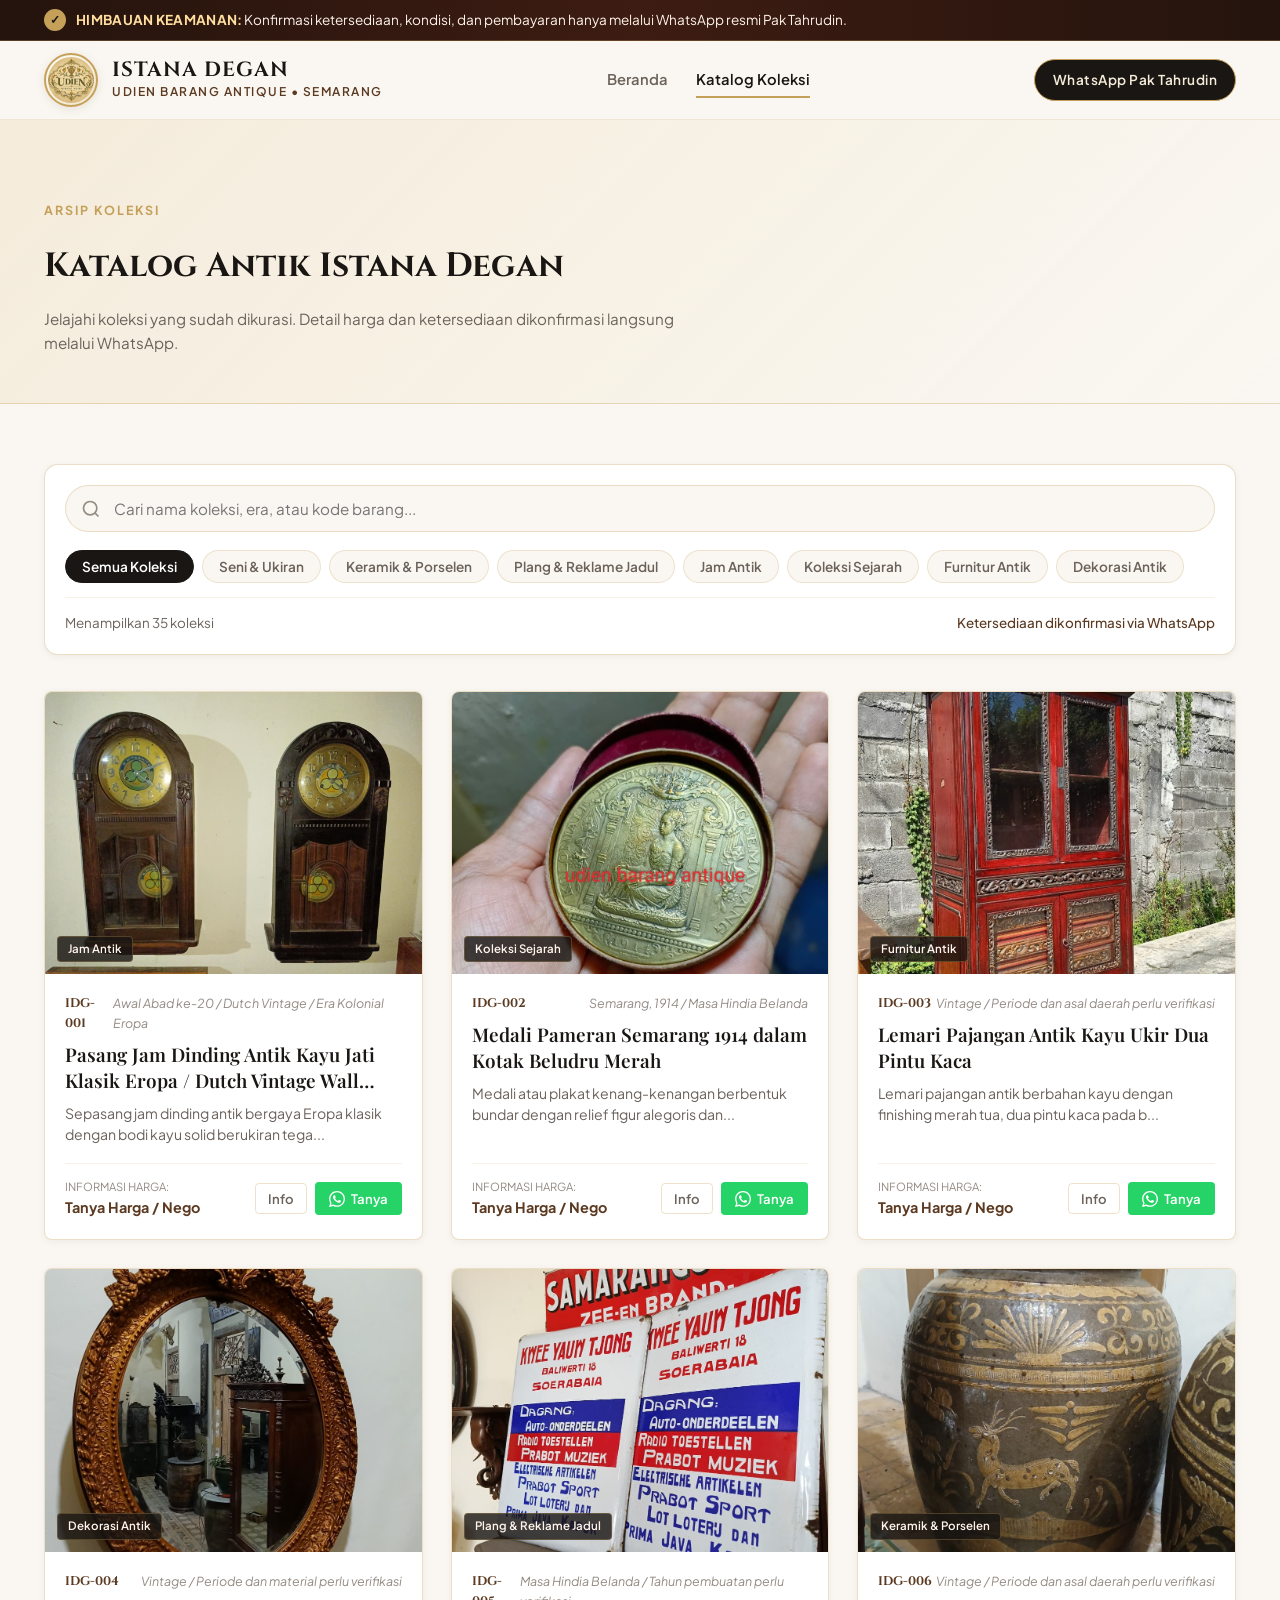
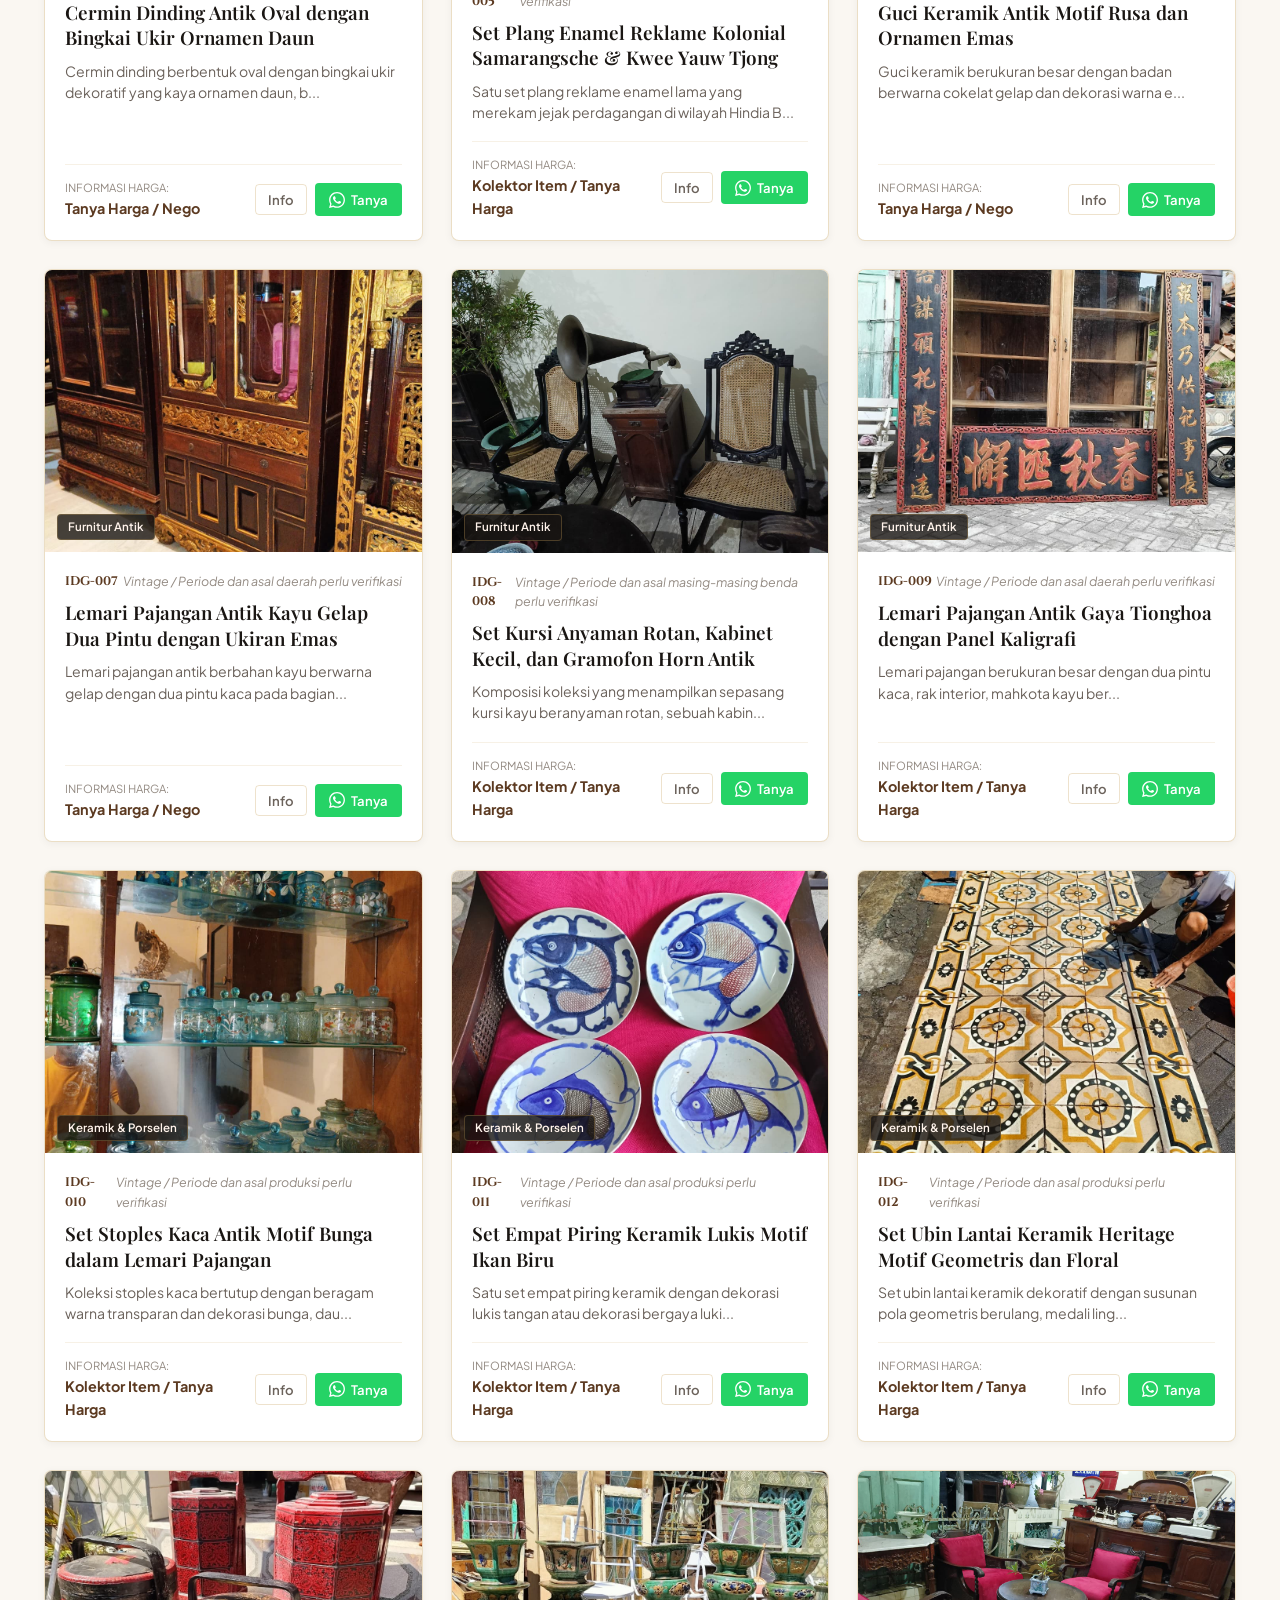
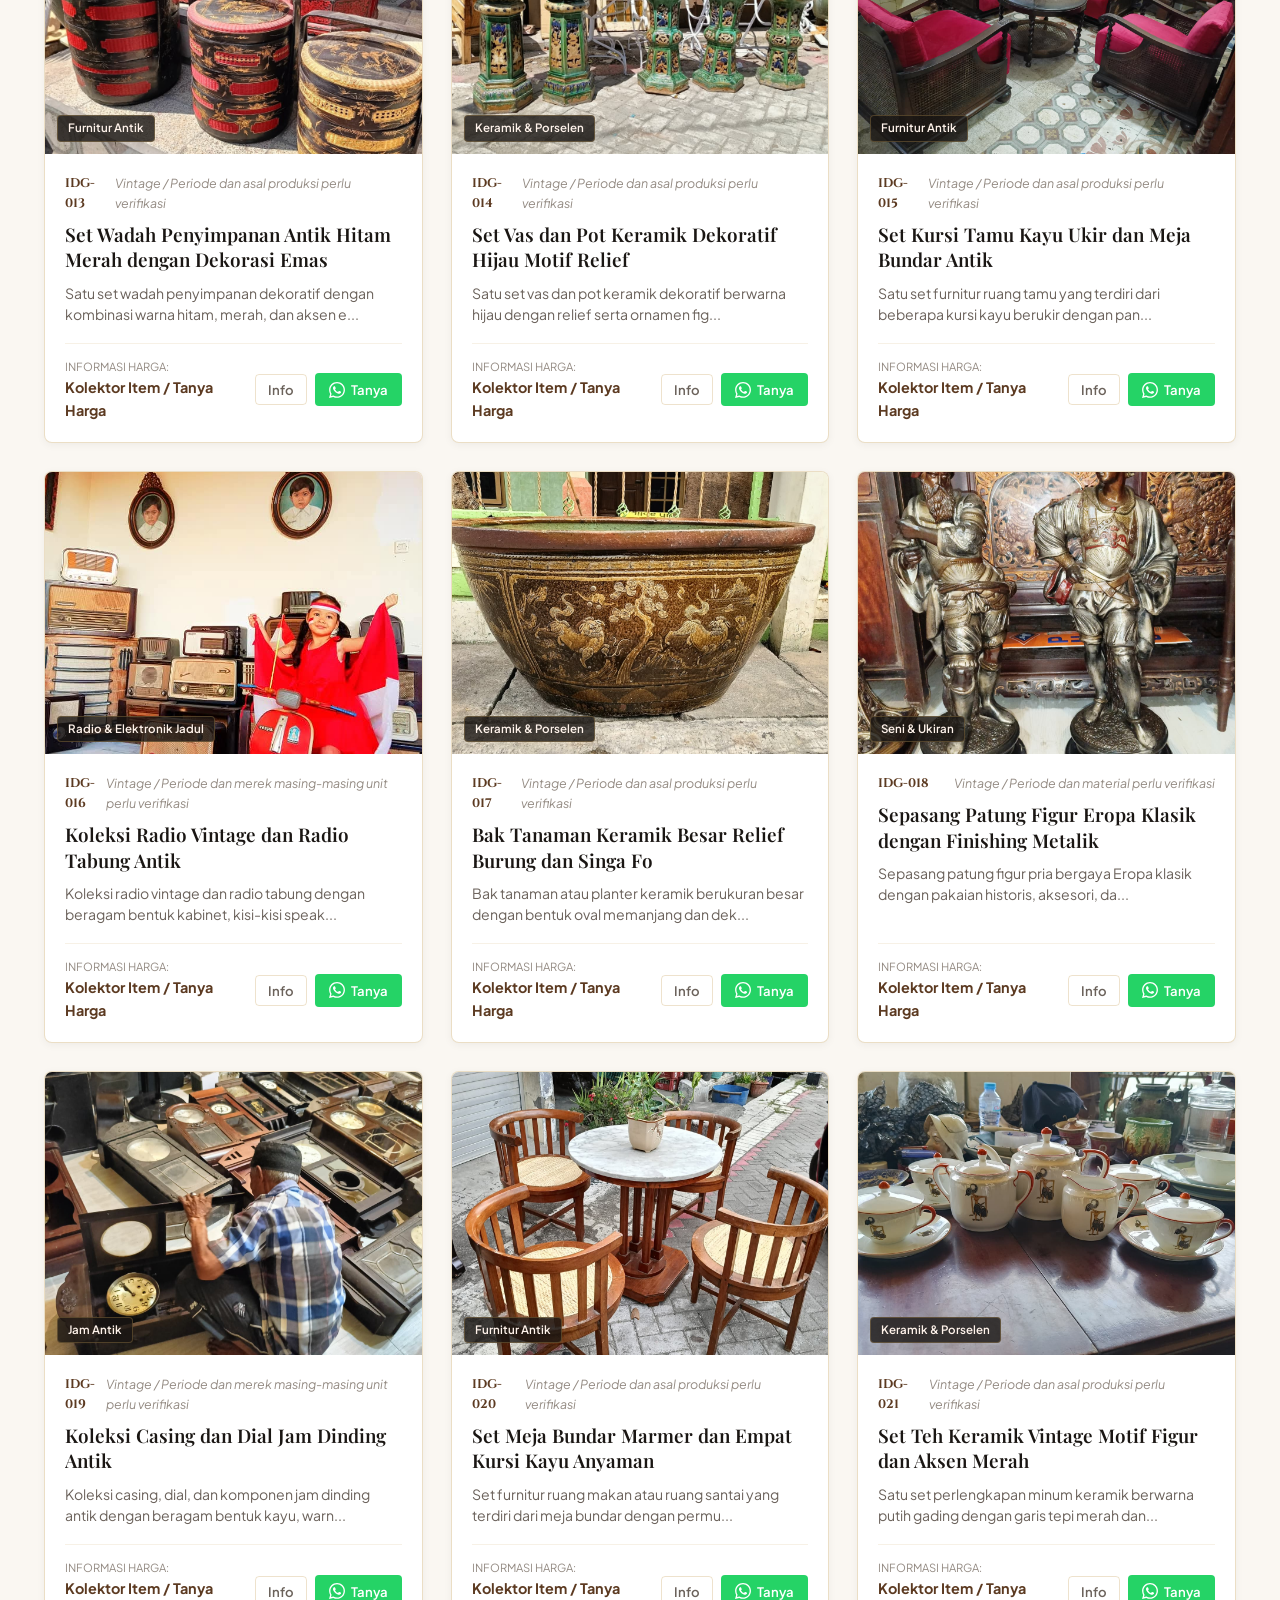
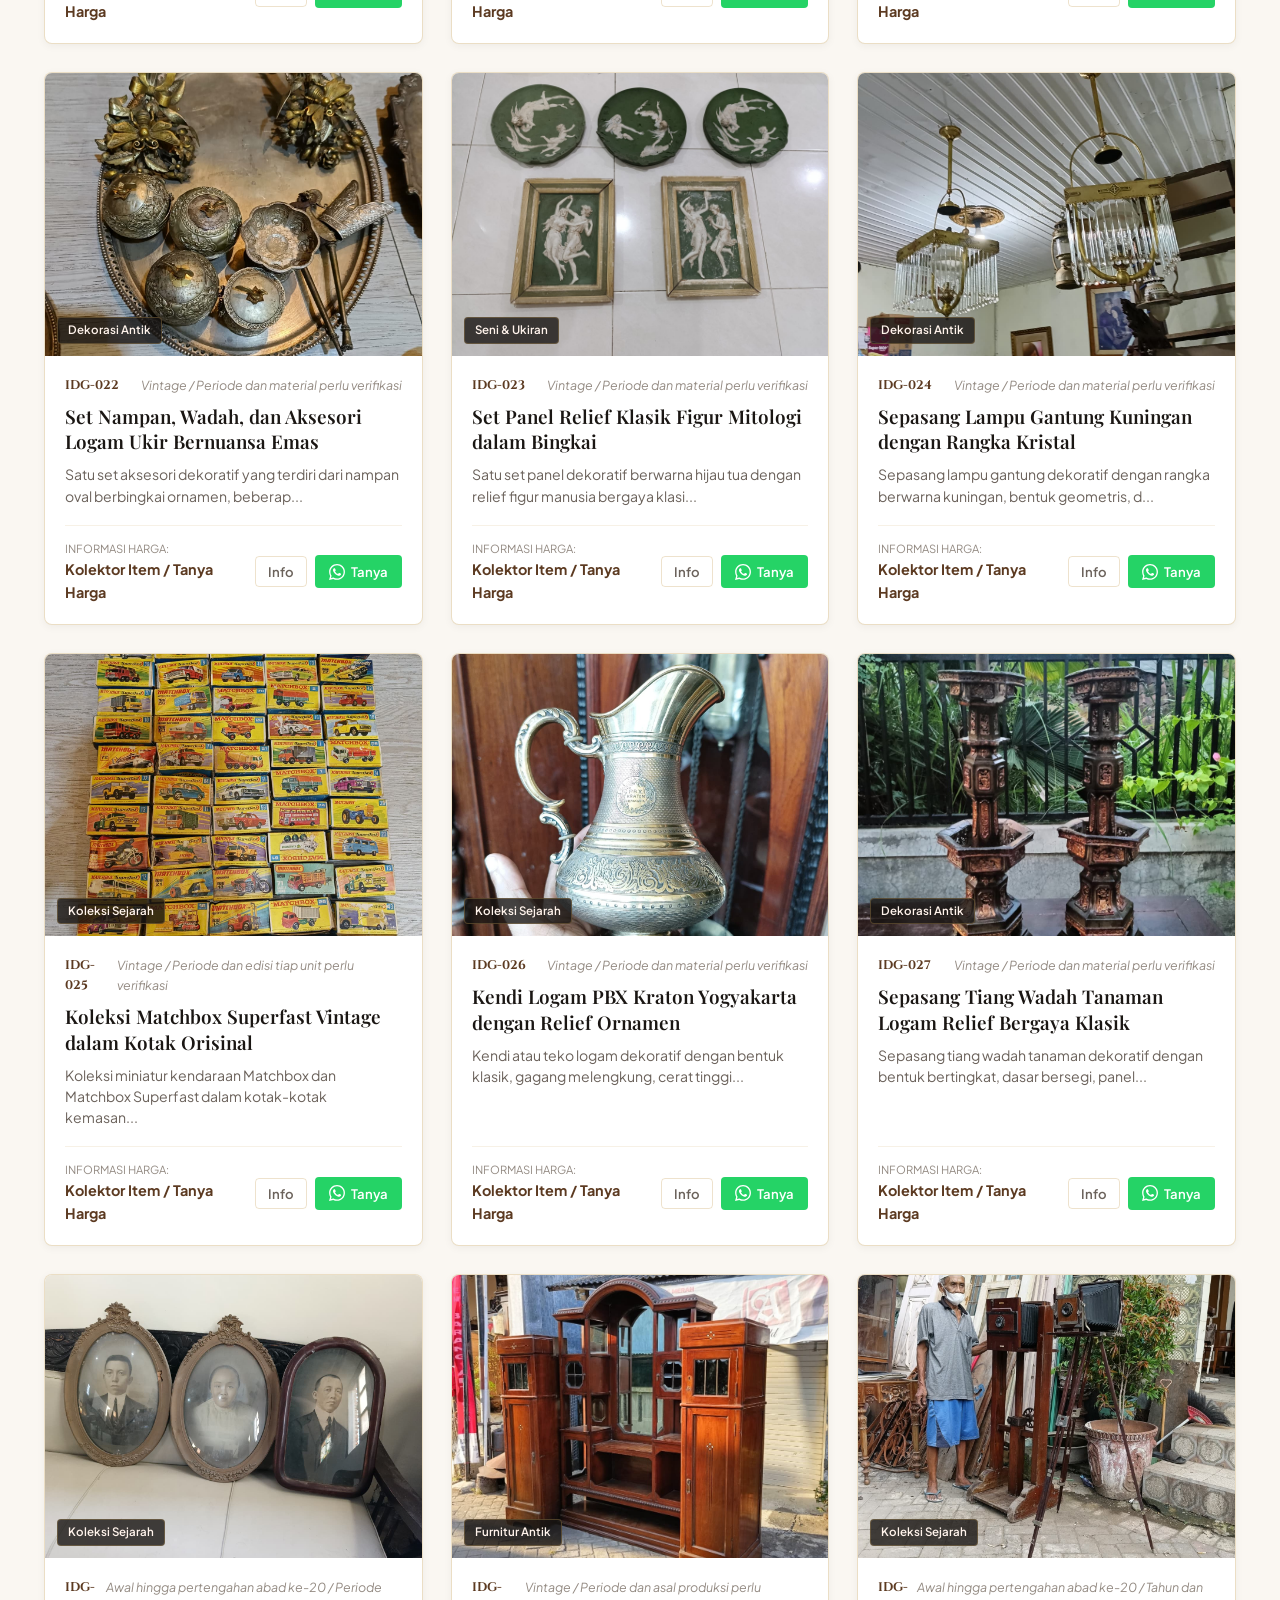
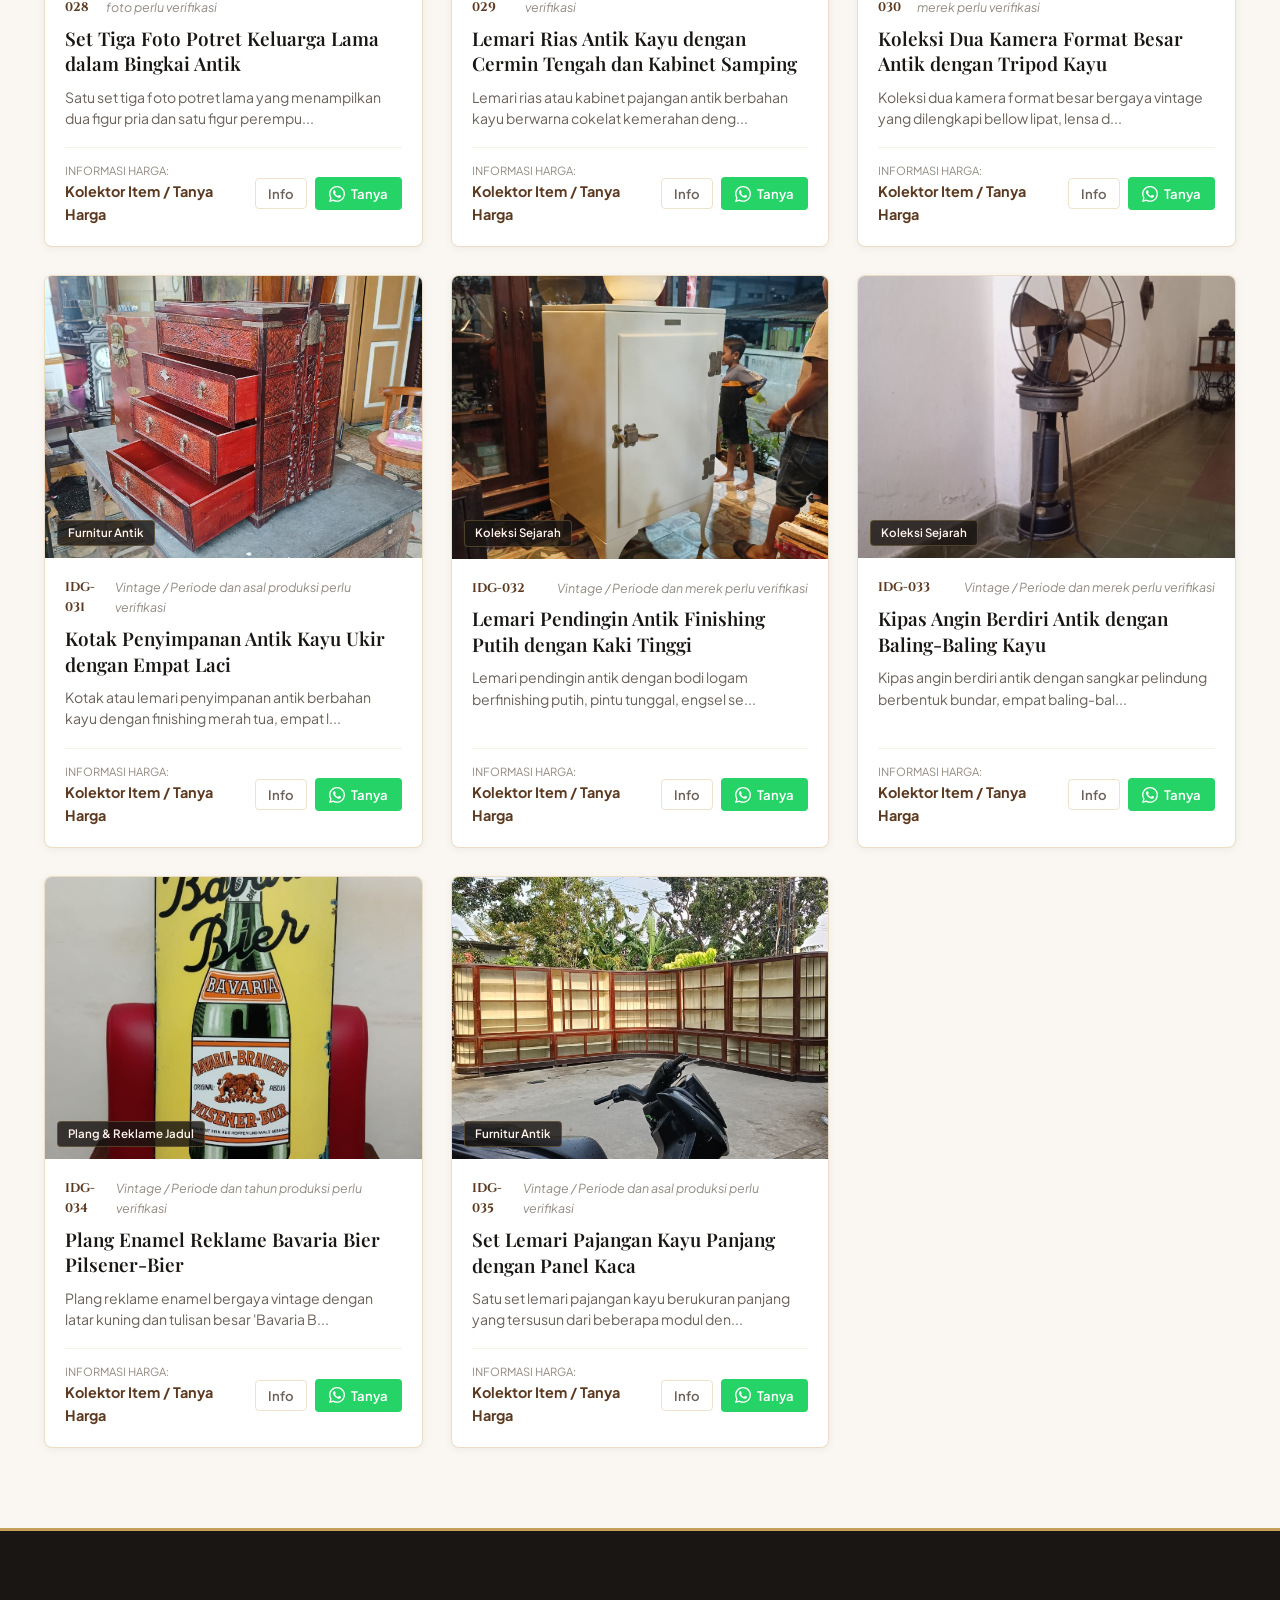
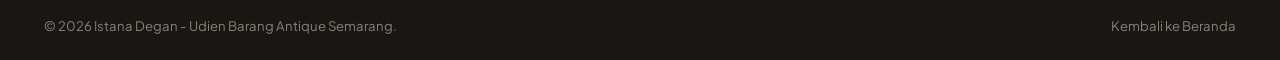
==== commit 490f7749: "Finalize client content and transaction guidance" ====
--- a/catalog.html
+++ b/catalog.html
@@ -13,7 +13,7 @@
     <div class="container security-content">
       <div class="security-info">
         <span class="security-badge-icon" title="Verifikasi Keamanan">✓</span>
-        <span class="security-text"><strong>HIMBAUAN KEAMANAN:</strong> Pembayaran resmi hanya melalui BCA a.n TAHRUDIN dan WhatsApp 0856-4000-1142.</span>
+        <span class="security-text"><strong>HIMBAUAN KEAMANAN:</strong> Konfirmasi ketersediaan, kondisi, dan pembayaran hanya melalui WhatsApp resmi Pak Tahrudin.</span>
       </div>
     </div>
   </aside>
--- a/css/style.css
+++ b/css/style.css
@@ -127,6 +127,12 @@
   padding-top: 46px;
 }
 
+.catalog-more-link {
+  display: flex;
+  justify-content: center;
+  margin-top: 34px;
+}
+
 /* ==========================================================================
    Anti-Scam Top Security Notification Banner
    ========================================================================== */
@@ -202,6 +208,29 @@
   background: var(--color-gold);
   color: #1A1613;
   border-color: var(--color-gold);
+}
+
+.transaction-policy {
+  margin-top: 20px;
+  padding-top: 16px;
+  border-top: 1px solid rgba(255, 222, 158, 0.25);
+}
+
+.transaction-policy h4 {
+  color: #FFDE9E;
+  font-size: 0.9rem;
+  margin-bottom: 8px;
+}
+
+.transaction-policy ul {
+  margin: 0;
+  padding-left: 18px;
+  color: #E2D9D2;
+  font-size: 0.8rem;
+}
+
+.transaction-policy li + li {
+  margin-top: 5px;
 }
 
 /* ==========================================================================
